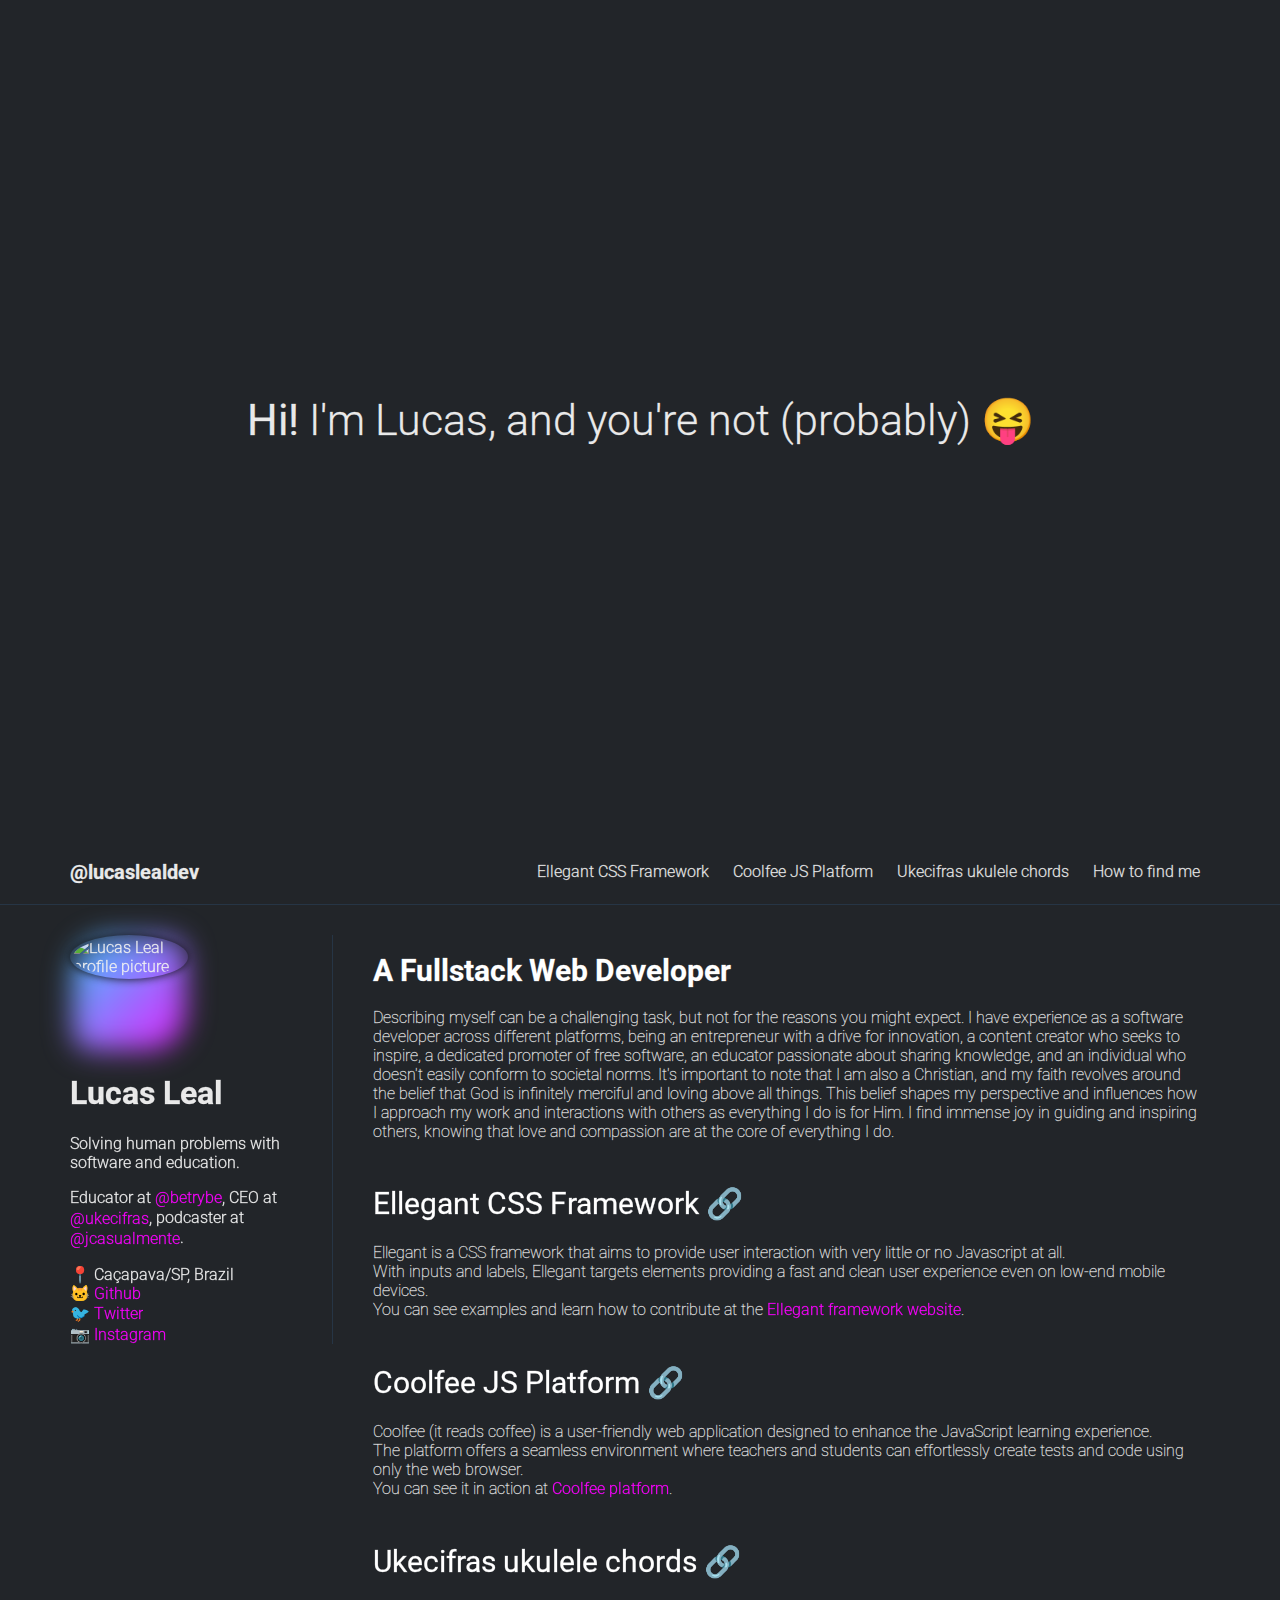
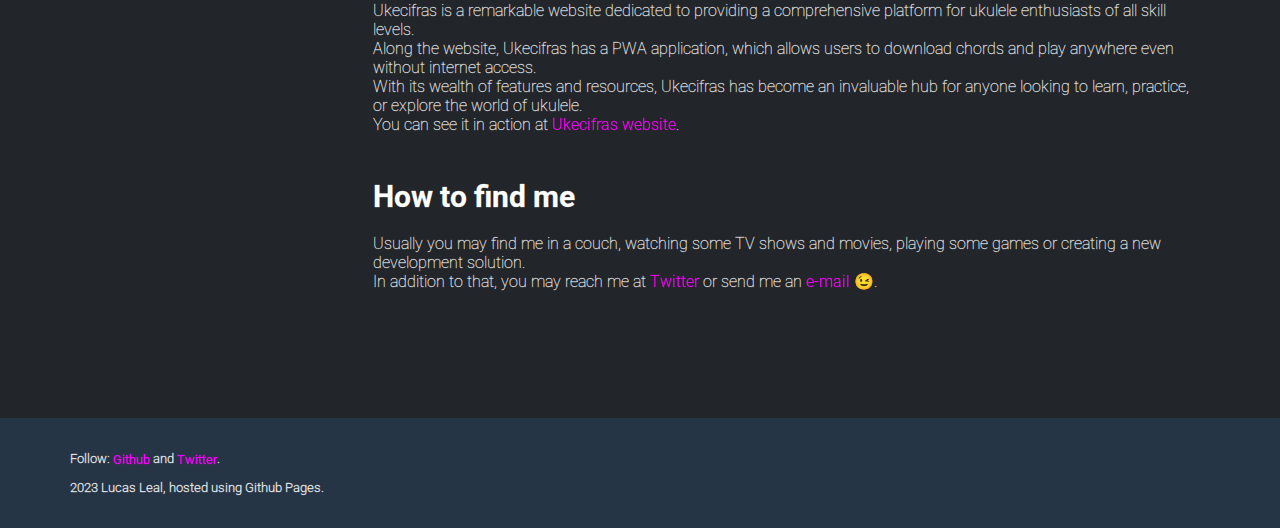
==== index.html @ 0aab6a1a "add google forms" ====
<!DOCTYPE html>
<html lang="en">
<head>
  <meta charset="UTF-8">
  <meta http-equiv="X-UA-Compatible" content="IE=edge">
  <meta name="viewport" content="width=device-width, initial-scale=1.0">
  <title>Lucas Leal</title>
  <link rel="preconnect" href="https://fonts.googleapis.com">
  <link rel="preconnect" href="https://fonts.gstatic.com" crossorigin>
  <link href="https://fonts.googleapis.com/css2?family=Roboto:wght@100;300;400&display=swap" rel="stylesheet">
  <link rel="stylesheet" href="style.css">
</head>
<body>
  <article id="welcome">
    <p><strong>Hi!</strong> I'm Lucas, and you're not (probably) 😝</p>
  </article>
  <header>
    <c-container>
      <c-row>
        <c-column d-12>
          <h1>@lucaslealdev</h1>
          <nav>
            <ul>
              <li><a href="#ellegant">Ellegant CSS Framework</a></li>
              <li><a href="#coolfee">Coolfee JS Platform</a></li>
              <li><a href="#ukecifras">Ukecifras ukulele chords</a></li>
              <li><a href="#howToFind">How to find me</a></li>
            </ul>
          </nav>
        </c-column>
      </c-row>
    </c-container>
  </header>
  <main>
    <c-container>
      <c-row>
        <c-column d-3 md-4 sm-12>
          <section id="profile">
            <div class="profile" data-anim="0">
              <img src="https://github.com/lucaslealdev.png" alt="Lucas Leal profile picture">
            </div>
            <h1>Lucas Leal</h1>
            <p>Solving human problems with software and education.</p>
            <p>Educator at <a href="https://betrybe.com" target="_blank">@betrybe</a>, CEO at <a href="https://ukecifras.com.br" target="_blank">@ukecifras</a>, podcaster at <a href="https://jogandocasualmente.com.br" target="_blank">@jcasualmente</a>.</p>
            <nav>
              <ul>
                <li>📍 Caçapava/SP, Brazil</li>
                <li><a href="https://github.com/lucaslealdev" target="_blank">🐱 Github</a></li>
                <li><a href="https://twitter.com/lucaslealdev" target="_blank">🐦 Twitter</a></li>
                <li><a href="https://instagram.com/lucaslealdev" target="_blank">📷 Instagram</a></li>
              </ul>
            </nav>
          </section>
        </c-column>
        <c-column d-9 md-8 sm-12>
          <section id="content">
            <article id="about">
              <h1>A Fullstack Web Developer</h1>
              <p>
                Describing myself can be a challenging task, but not for the reasons you might expect. I have experience as a software developer across different platforms, being an entrepreneur with a drive for innovation, a content creator who seeks to inspire, a dedicated promoter of free software, an educator passionate about sharing knowledge, and an individual who doesn't easily conform to societal norms. It's important to note that I am also a Christian, and my faith revolves around the belief that God is infinitely merciful and loving above all things. This belief shapes my perspective and influences how I approach my work and interactions with others as everything I do is for Him. I find immense joy in guiding and inspiring others, knowing that love and compassion are at the core of everything I do.
              </p>
            </article>
            <article id="ellegant">
              <h1><a href="https://ellegantcss.github.io/" target="_blank">Ellegant CSS Framework 🔗</a></h1>
              <p>
                Ellegant is a CSS framework that aims to provide user interaction with very little or no Javascript at all.<br>
                With inputs and labels, Ellegant targets elements providing a fast and clean user experience even on low-end mobile devices.<br>
                You can see examples and learn how to contribute at the <a href="https://ellegantcss.github.io/" target="_blank">Ellegant framework website</a>.
              </p>
            </article>
            <article id="coolfee">
              <h1><a href="https://coolfee.github.io/" target="_blank">Coolfee JS Platform 🔗</a></h1>
              <p>
                Coolfee (it reads coffee) is a user-friendly web application designed to enhance the JavaScript learning experience.<br>
                The platform offers a seamless environment where teachers and students can effortlessly create tests and code using only the web browser.<br>
                You can see it in action at <a href="https://coolfee.github.io/" target="_blank">Coolfee platform</a>.
              </p>
            </article>
            <article id="ukecifras">
              <h1><a href="https://ukecifras.com.br/" target="_blank">Ukecifras ukulele chords 🔗</a></h1>
              <p>
                Ukecifras is a remarkable website dedicated to providing a comprehensive platform for ukulele enthusiasts of all skill levels.<br>
                Along the website, Ukecifras has a PWA application, which allows users to download chords and play anywhere even without internet access.<br>
                With its wealth of features and resources, Ukecifras has become an invaluable hub for anyone looking to learn, practice, or explore the world of ukulele.<br>
                You can see it in action at <a href="https://ukecifras.com.br/" target="_blank">Ukecifras website</a>.
              </p>
            </article>
            <article id="howToFind">
              <h1>How to find me</h1>
              <p>
                Usually you may find me in a couch, watching some TV shows and movies, playing some games or creating a new development solution.<br>
                In addition to that, you may reach me at <a href="https://twitter.com/lucaslealdev" target="_blank">Twitter</a> or send me an <a href="https://forms.gle/yhKbtv1RjsYc4nSk8">e-mail</a> 😉.
              </p>
            </article>
          </section>
        </c-column>
      </c-row>
    </c-container>
    <footer>
      <c-container>
        <c-row>
          <c-column d-12>
            <p>Follow: <a href="https://github.com/lucaslealdev" target="_blank">Github</a> and <a href="https://twitter.com/lucaslealdev" target="_blank">Twitter</a>.</p>
            <p>2023 Lucas Leal, hosted using Github Pages.</p>
          </c-column>
        </c-row>
      </c-container>
    </footer>
  </main>
  <script>
    const blink = (selector, delay = 800) => {
      let t;
      try {
        t = document.querySelector(selector);
      } catch (error) {
        return;
      }
      if (!t) return;
      setTimeout(() => t.classList.add('bg'), delay);
      setTimeout(() => t.classList.remove('bg'), delay + 800);
    };
    document.querySelectorAll('header a').forEach(e => {
      e.addEventListener('click', (event) => {
        blink(event.target.getAttribute("href"));
      });
    });
    let start = 0;
    const randomAnimation = () => {
      const timing = Math.floor(Math.random() * (8000 - 4500 +1) + 4500);
      start++;
      if (start === 4) start = 0;
      const e = document.querySelector('.profile');
      e.dataset.anim = start;
      const chance = e.classList.contains('reverse') ? 0.2 : 0.8;
      if(Math.random() < chance) {
        e.classList.add('reverse');
      } else {
        e.classList.remove('reverse');
      }
      // e.style.animationDuration = `${timing}ms`;
    }
    randomAnimation();
    setInterval(randomAnimation, 6000);

    const isTouchDevice = (('ontouchstart' in window) ||
    (navigator.maxTouchPoints > 0) ||
    (navigator.msMaxTouchPoints > 0)
    );

    const scroll = {
      to: (start, elem, pos, originalPos = false) => {
        if (originalPos === false) originalPos = pos;
        let y = elem.scrollY;
        y += Math.round( ( pos - y ) * 0.3 );
        const seconds = (new Date().getTime() - start) / 1000;
        if (y > originalPos
          || Math.abs(y-pos) <= 2
          || seconds > 0.6
        ) {
          window.scrollTo({top: pos, behavior: 'instant'});
          return;
        }
        window.scrollTo({top: y, behavior: 'instant'});
        setTimeout(scroll.to, 40, start, elem, pos, originalPos);
      },
      action: () => {
        if (window.scrollY === 0) return;
        document.body.classList.remove('youShouldScroll');
        const start = new Date().getTime();
        scroll.to(start, window, document.querySelector('header').getBoundingClientRect().top + 70);
        document.removeEventListener("scroll", scroll.action);
      },
      cancel: () => {
        document.removeEventListener("scroll", scroll.action);
        document.body.classList.remove('youShouldScroll');
      },
    };

    if (!window.location.hash && !isTouchDevice) {
      document.body.classList.add('youShouldScroll');
      document.addEventListener("scroll", scroll.action);
      document.querySelectorAll('header a').forEach((link) => link
        .addEventListener('click', () => {
          scroll.cancel();
        }));
    }
    if (window.location.hash) {
      blink(window.location.hash, 500);
    }
  </script>
  <script src="translate.js"></script>
</body>
</html>
---- style.css ----
c-container {
  width: calc(100% - 30px);
  margin: 0 auto;
  display: block;
}
@media only screen and (min-width: 576px) {
  c-container {
    width: 537px;
  }
}
@media only screen and (min-width: 768px) {
  c-container {
    width: 720px;
  }
}
@media only screen and (min-width: 992px) {
  c-container {
    width: 860px;
  }
}
@media only screen and (min-width: 1200px) {
  c-container {
    width: 1140px;
  }
}

c-row {
  display: flex;
  width: 100%;
  margin-left: -15px;
  margin-right: -15px;
  width: calc(100% + 30px);
  flex-wrap: wrap;
}
c-row c-column {
  padding: 0 15px;
  box-sizing: border-box;
}
c-row c-column[d-12] {
  width: 100%;
}
c-row c-column[d-11] {
  width: 91.6666666667%;
}
c-row c-column[d-10] {
  width: 83.3333333333%;
}
c-row c-column[d-9] {
  width: 75%;
}
c-row c-column[d-8] {
  width: 66.6666666667%;
}
c-row c-column[d-7] {
  width: 58.3333333333%;
}
c-row c-column[d-6] {
  width: 50%;
}
c-row c-column[d-5] {
  width: 41.6666666667%;
}
c-row c-column[d-4] {
  width: 33.3333333333%;
}
c-row c-column[d-3] {
  width: 25%;
}
c-row c-column[d-2] {
  width: 16.6666666667%;
}
c-row c-column[d-1] {
  width: 8.3333333333%;
}
@media only screen and (max-width: 1199px) {
  c-row c-column[md-12] {
    width: 100%;
  }
  c-row c-column[md-11] {
    width: 91.6666666667%;
  }
  c-row c-column[md-10] {
    width: 83.3333333333%;
  }
  c-row c-column[md-9] {
    width: 75%;
  }
  c-row c-column[md-8] {
    width: 66.6666666667%;
  }
  c-row c-column[md-7] {
    width: 58.3333333333%;
  }
  c-row c-column[md-6] {
    width: 50%;
  }
  c-row c-column[md-5] {
    width: 41.6666666667%;
  }
  c-row c-column[md-4] {
    width: 33.3333333333%;
  }
  c-row c-column[md-3] {
    width: 25%;
  }
  c-row c-column[md-2] {
    width: 16.6666666667%;
  }
  c-row c-column[md-1] {
    width: 8.3333333333%;
  }
}
@media only screen and (max-width: 767px) {
  c-row c-column[sm-12] {
    width: 100%;
  }
  c-row c-column[sm-11] {
    width: 91.6666666667%;
  }
  c-row c-column[sm-10] {
    width: 83.3333333333%;
  }
  c-row c-column[sm-9] {
    width: 75%;
  }
  c-row c-column[sm-8] {
    width: 66.6666666667%;
  }
  c-row c-column[sm-7] {
    width: 58.3333333333%;
  }
  c-row c-column[sm-6] {
    width: 50%;
  }
  c-row c-column[sm-5] {
    width: 41.6666666667%;
  }
  c-row c-column[sm-4] {
    width: 33.3333333333%;
  }
  c-row c-column[sm-3] {
    width: 25%;
  }
  c-row c-column[sm-2] {
    width: 16.6666666667%;
  }
  c-row c-column[sm-1] {
    width: 8.3333333333%;
  }
}
@media only screen and (max-width: 575px) {
  c-row c-column[xs-12] {
    width: 100%;
  }
  c-row c-column[xs-11] {
    width: 91.6666666667%;
  }
  c-row c-column[xs-10] {
    width: 83.3333333333%;
  }
  c-row c-column[xs-9] {
    width: 75%;
  }
  c-row c-column[xs-8] {
    width: 66.6666666667%;
  }
  c-row c-column[xs-7] {
    width: 58.3333333333%;
  }
  c-row c-column[xs-6] {
    width: 50%;
  }
  c-row c-column[xs-5] {
    width: 41.6666666667%;
  }
  c-row c-column[xs-4] {
    width: 33.3333333333%;
  }
  c-row c-column[xs-3] {
    width: 25%;
  }
  c-row c-column[xs-2] {
    width: 16.6666666667%;
  }
  c-row c-column[xs-1] {
    width: 8.3333333333%;
  }
}

[d-none] {
  display: none !important;
}

@media only screen and (max-width: 575px) {
  [xs-none] {
    display: none !important;
  }

  [xs-block] {
    display: block !important;
  }

  [xs-inline-block] {
    display: inline-block !important;
  }
}
@media only screen and (max-width: 767px) {
  [sm-none] {
    display: none !important;
  }

  [sm-block] {
    display: block !important;
  }

  [sm-inline-block] {
    display: inline-block !important;
  }
}
@media only screen and (max-width: 1199px) {
  [md-none] {
    display: none !important;
  }

  [md-block] {
    display: block !important;
  }

  [md-inline-block] {
    display: inline-block !important;
  }
}
a {
  color: #fb00ff;
  -webkit-text-stroke-color: rgba(251, 0, 255, 0.5);
  text-decoration: none;
  font-weight: 300;
}

html {
  scroll-behavior: smooth;
}

body {
  text-rendering: optimizeLegibility !important;
  -webkit-text-stroke: 0.025em rgba(255, 255, 255, 0.5);
  background-color: #222529;
  color: rgb(232, 232, 232);
  font-family: "Roboto", sans-serif;
  margin: 0;
  padding: 0;
  font-weight: 300;
}

header {
  background-color: #222529;
  border-bottom: 1px solid #263545;
  display: flex;
}
header c-column {
  display: flex;
  justify-content: space-between;
}
header h1 {
  padding: 0;
  margin: 0;
  font-weight: bold;
  font-size: 20px;
  line-height: 64px;
}
header nav ul li {
  display: inline-block;
}
header nav ul li a {
  padding: 0 10px 0 10px;
  text-decoration: none;
  color: rgb(232, 232, 232);
  -webkit-text-stroke-color: rgba(232, 232, 232, 0.5);
  line-height: 64px;
  display: inline-block;
  position: relative;
}
header nav ul li a::before {
  content: "";
  height: 1px;
  background-color: rgb(232, 232, 232);
  position: absolute;
  top: calc(50% + 1em);
  width: 0%;
  left: 50%;
  transition: all 300ms ease;
}
header nav ul li a:hover {
  background-color: rgba(0, 0, 0, 0.1);
}
header nav ul li a:hover::before {
  width: 50%;
  left: 25%;
}

ul {
  padding: 0;
  margin: 0;
  list-style: none;
}

main {
  margin-top: 30px;
}

img {
  max-width: 100%;
}

.profile {
  position: relative;
  width: 118px;
  height: 118px;
  display: block;
}
.profile img {
  border-radius: 100%;
  border: 3px solid transparent;
  box-shadow: 0 0 10px rgb(20, 20, 20);
  box-sizing: border-box;
}
.profile::before {
  content: "";
  z-index: -1;
  width: 100%;
  height: 100%;
  position: absolute;
  top: 0;
  left: 0;
  background: linear-gradient(-45deg, #e81cff 0%, #40c9ff 100%);
  transform: translate3d(0px, 0px, 0) scale(0.95);
  filter: blur(15px);
  transition: all 1s ease;
  border-radius: 40px 20px;
  -webkit-animation-name: rotate1;
          animation-name: rotate1;
  -webkit-animation-duration: 6s;
          animation-duration: 6s;
  -webkit-animation-timing-function: linear;
          animation-timing-function: linear;
  -webkit-animation-iteration-count: 1;
          animation-iteration-count: 1;
}
.profile[data-anim="1"]::before {
  -webkit-animation-name: rotate2;
          animation-name: rotate2;
  -webkit-animation-duration: 6s;
          animation-duration: 6s;
}
.profile[data-anim="1"].reverse::before {
  animation-direction: reverse;
}
.profile[data-anim="2"]::before {
  -webkit-animation-name: rotate1;
          animation-name: rotate1;
  -webkit-animation-duration: 6s;
          animation-duration: 6s;
  -webkit-animation-timing-function: ease;
          animation-timing-function: ease;
}
.profile[data-anim="2"].reverse::before {
  animation-direction: reverse;
}
.profile[data-anim="3"]::before {
  -webkit-animation-name: rotate3;
          animation-name: rotate3;
  -webkit-animation-duration: 6s;
          animation-duration: 6s;
  -webkit-animation-timing-function: ease;
          animation-timing-function: ease;
}
.profile[data-anim="3"].reverse::before {
  animation-direction: reverse;
}

@-webkit-keyframes rotate1 {
  0% {
    transform: translate3d(0px, 0px, 0) scale(0.95) rotate(0deg);
    opacity: 0.7;
  }
  50% {
    transform: translate3d(0px, 0px, 0) scale(0.8) rotate(250deg);
    opacity: 0.6;
  }
  100% {
    transform: translate3d(0px, 0px, 0) scale(0.95) rotate(720deg);
    opacity: 0.7;
  }
}

@keyframes rotate1 {
  0% {
    transform: translate3d(0px, 0px, 0) scale(0.95) rotate(0deg);
    opacity: 0.7;
  }
  50% {
    transform: translate3d(0px, 0px, 0) scale(0.8) rotate(250deg);
    opacity: 0.6;
  }
  100% {
    transform: translate3d(0px, 0px, 0) scale(0.95) rotate(720deg);
    opacity: 0.7;
  }
}
@-webkit-keyframes rotate2 {
  0% {
    transform: translate3d(0px, 0px, 0) scale(0.95) rotate(0deg);
    opacity: 0.7;
  }
  50% {
    transform: translate3d(0px, 0px, 0) scale(1.1) rotate(180deg);
    opacity: 0.2;
  }
  100% {
    transform: translate3d(0px, 0px, 0) scale(0.95) rotate(360deg);
    opacity: 0.7;
  }
}
@keyframes rotate2 {
  0% {
    transform: translate3d(0px, 0px, 0) scale(0.95) rotate(0deg);
    opacity: 0.7;
  }
  50% {
    transform: translate3d(0px, 0px, 0) scale(1.1) rotate(180deg);
    opacity: 0.2;
  }
  100% {
    transform: translate3d(0px, 0px, 0) scale(0.95) rotate(360deg);
    opacity: 0.7;
  }
}
@-webkit-keyframes rotate3 {
  0% {
    transform: translate3d(0px, 0px, 0) scale(0.95) rotate(0deg);
    opacity: 0.7;
  }
  50% {
    transform: translate3d(0px, 0px, 0) scale(1) rotate(130deg);
    opacity: 0.5;
  }
  100% {
    transform: translate3d(0px, 0px, 0) scale(0.95) rotate(360deg);
    opacity: 0.7;
  }
}
@keyframes rotate3 {
  0% {
    transform: translate3d(0px, 0px, 0) scale(0.95) rotate(0deg);
    opacity: 0.7;
  }
  50% {
    transform: translate3d(0px, 0px, 0) scale(1) rotate(130deg);
    opacity: 0.5;
  }
  100% {
    transform: translate3d(0px, 0px, 0) scale(0.95) rotate(360deg);
    opacity: 0.7;
  }
}
#profile {
  display: block;
  position: -webkit-sticky;
  position: sticky;
  top: 0px;
  border-right: 1px solid #263545;
}
@media only screen and (max-width: 767px) {
  #profile {
    border-bottom: 1px solid #263545;
    padding-bottom: 40px;
    margin-bottom: 30px;
    border-right: 0;
  }
}
#profile p {
  font-weight: 300;
}

#content {
  font-weight: 100;
}
#content h1 {
  font-size: 30px;
  color: white;
}

footer {
  margin-top: 100px;
  background: #263545;
  padding: 20px 0 20px 0;
  font-size: 0.8em;
  font-weight: 300;
}
footer a {
  font-weight: 400;
}

article {
  transition: background 300ms ease;
  border-radius: 4px;
  padding: 10px;
}
article h1 {
  margin-top: 8px;
}

article.bg {
  transition: none;
  -webkit-animation: blink 600ms linear;
          animation: blink 600ms linear;
}

@-webkit-keyframes blink {
  0% {
    background-color: transparent;
  }
  3% {
    background-color: rgba(255, 255, 255, 0.2);
  }
  15% {
    background-color: rgba(255, 255, 255, 0.2);
  }
  16% {
    background-color: transparent;
  }
  40% {
    background-color: transparent;
  }
  41% {
    background-color: rgba(255, 255, 255, 0.2);
  }
  100% {
    background-color: rgba(255, 255, 255, 0.2);
  }
}

@keyframes blink {
  0% {
    background-color: transparent;
  }
  3% {
    background-color: rgba(255, 255, 255, 0.2);
  }
  15% {
    background-color: rgba(255, 255, 255, 0.2);
  }
  16% {
    background-color: transparent;
  }
  40% {
    background-color: transparent;
  }
  41% {
    background-color: rgba(255, 255, 255, 0.2);
  }
  100% {
    background-color: rgba(255, 255, 255, 0.2);
  }
}
@media only screen and (max-width: 991px) {
  header c-column {
    flex-direction: column;
  }
}
@media only screen and (max-width: 767px) {
  header nav {
    display: none;
  }
}
h1 a {
  color: white;
  -webkit-text-stroke-color: rgba(255, 255, 255, 0.5);
  font-weight: 400;
}

main a {
  position: relative;
  overflow: hidden;
  display: inline-block;
  vertical-align: middle;
  top: -0.05em;
  transition: transform 300ms ease;
}
main a:hover {
  transform: scale(1.06);
}

main a:hover::before, main a:hover::after {
  content: "*    *   * *    *   * *    *   * *    *   * *    *   * *    *   *";
  font-size: 14px;
  white-space: pre;
  color: white;
  position: absolute;
  top: 0px;
  left: 0px;
  -webkit-animation-name: falling;
          animation-name: falling;
  -webkit-animation-duration: 1s;
          animation-duration: 1s;
  -webkit-animation-timing-function: ease;
          animation-timing-function: ease;
  -webkit-animation-iteration-count: 1;
          animation-iteration-count: 1;
  -webkit-user-select: none;
     -moz-user-select: none;
      -ms-user-select: none;
          user-select: none;
  opacity: 0;
}

main a:hover::before {
  top: 2px;
  left: 15px;
  -webkit-animation-name: falling2;
          animation-name: falling2;
  -webkit-animation-duration: 2s;
          animation-duration: 2s;
  -webkit-animation-timing-function: ease;
          animation-timing-function: ease;
}

@-webkit-keyframes falling {
  from {
    transform: translate(1px, -3px);
    opacity: 0.9;
  }
  to {
    transform: translate(21px, 21px);
    opacity: 0;
  }
}

@keyframes falling {
  from {
    transform: translate(1px, -3px);
    opacity: 0.9;
  }
  to {
    transform: translate(21px, 21px);
    opacity: 0;
  }
}
@-webkit-keyframes falling2 {
  from {
    transform: translate(6px, -4px);
    opacity: 0.9;
  }
  to {
    transform: translate(2px, 21px);
    opacity: 0;
  }
}
@keyframes falling2 {
  from {
    transform: translate(6px, -4px);
    opacity: 0.9;
  }
  to {
    transform: translate(2px, 21px);
    opacity: 0;
  }
}
#welcome {
  text-align: center;
  height: calc(100vh - 80px);
  display: flex;
  align-items: center;
  justify-content: center;
  font-size: calc(30px + 1vw);
}

body.youShouldScroll header, body.youShouldScroll main {
  position: relative;
  z-index: 1;
  -webkit-animation: ping 1.8s linear 4s infinite;
          animation: ping 1.8s linear 4s infinite;
  top: 0;
}

@-webkit-keyframes ping {
  0% {
    top: 0;
    opacity: 1;
  }
  10% {
    top: 0;
    opacity: 1;
  }
  15% {
    top: -60px;
  }
  25% {
    top: -80px;
  }
  30% {
    top: 0px;
    opacity: 1;
  }
  35% {
    top: 0;
    opacity: 1;
  }
  40% {
    top: -60px;
  }
  50% {
    top: -80px;
  }
  55% {
    top: 0px;
    opacity: 1;
  }
  100% {
    top: 0;
  }
}

@keyframes ping {
  0% {
    top: 0;
    opacity: 1;
  }
  10% {
    top: 0;
    opacity: 1;
  }
  15% {
    top: -60px;
  }
  25% {
    top: -80px;
  }
  30% {
    top: 0px;
    opacity: 1;
  }
  35% {
    top: 0;
    opacity: 1;
  }
  40% {
    top: -60px;
  }
  50% {
    top: -80px;
  }
  55% {
    top: 0px;
    opacity: 1;
  }
  100% {
    top: 0;
  }
}
/*# sourceMappingURL=style.css.map */
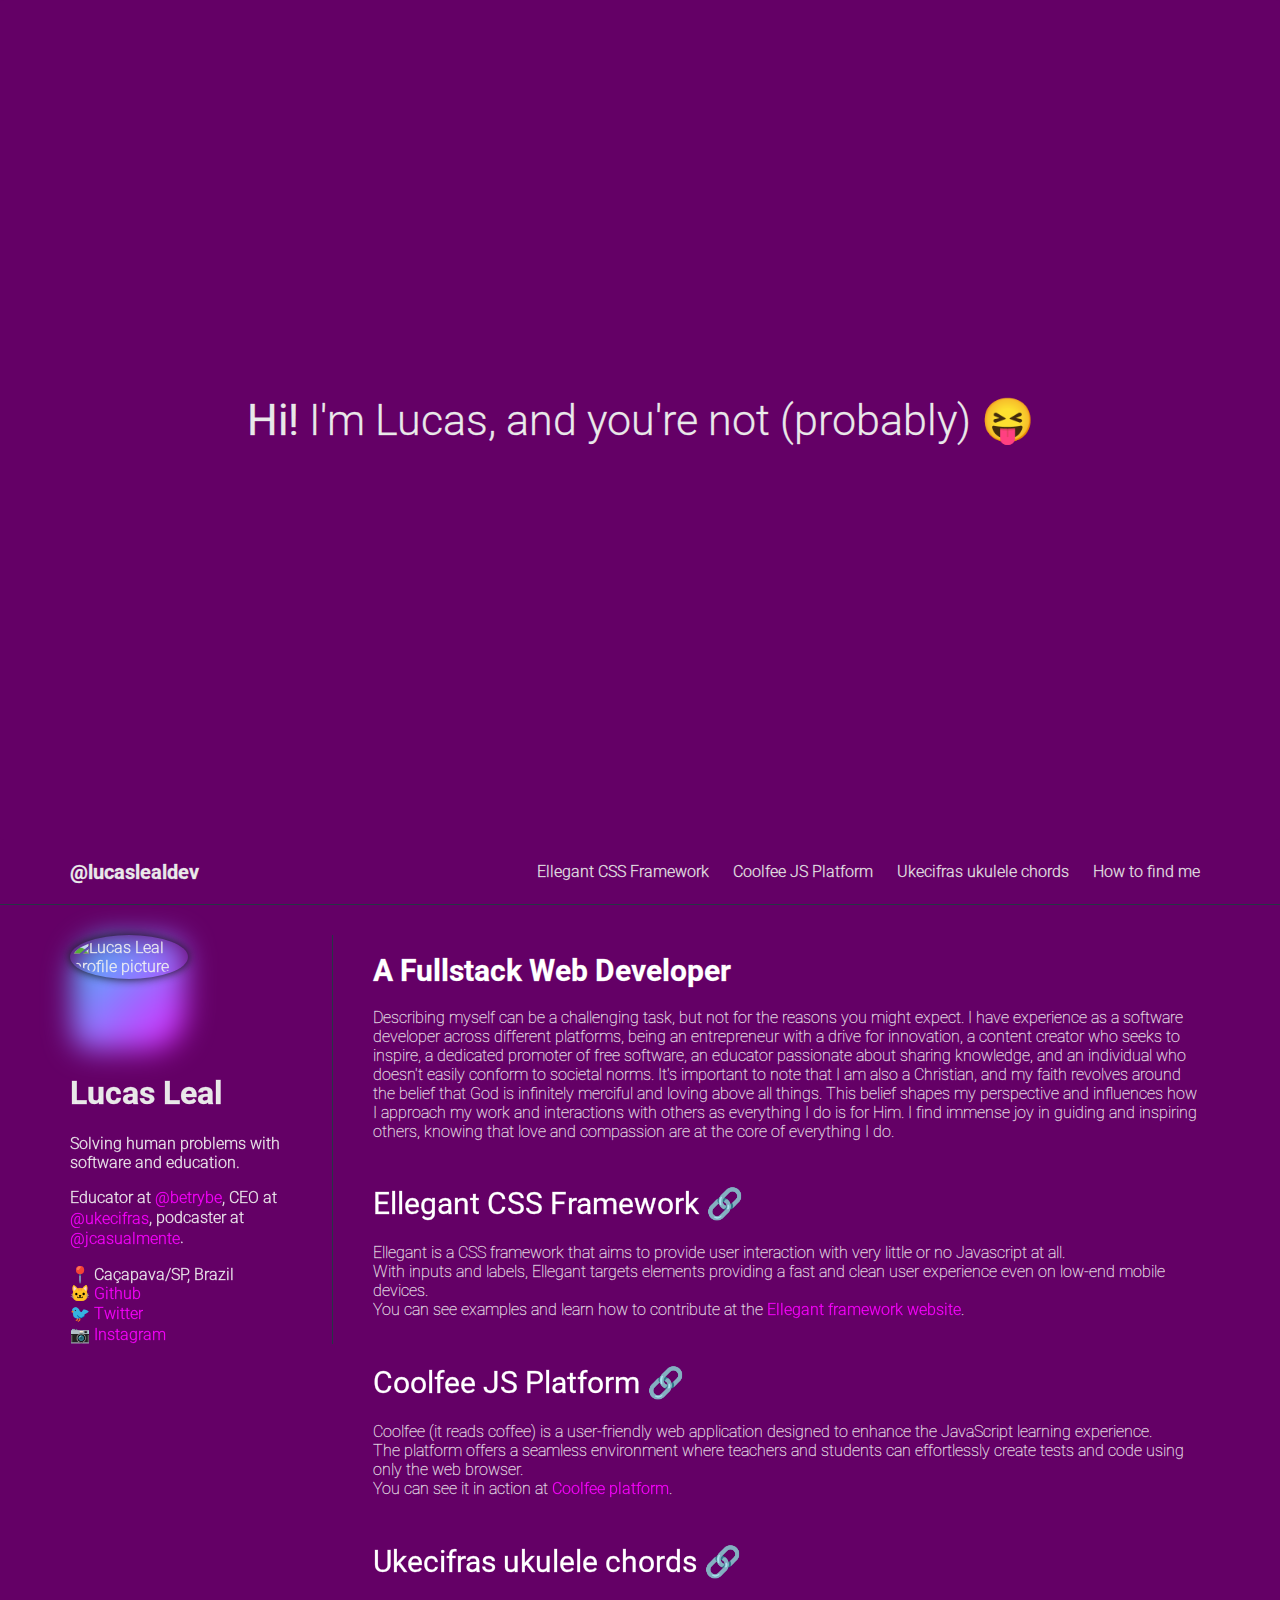
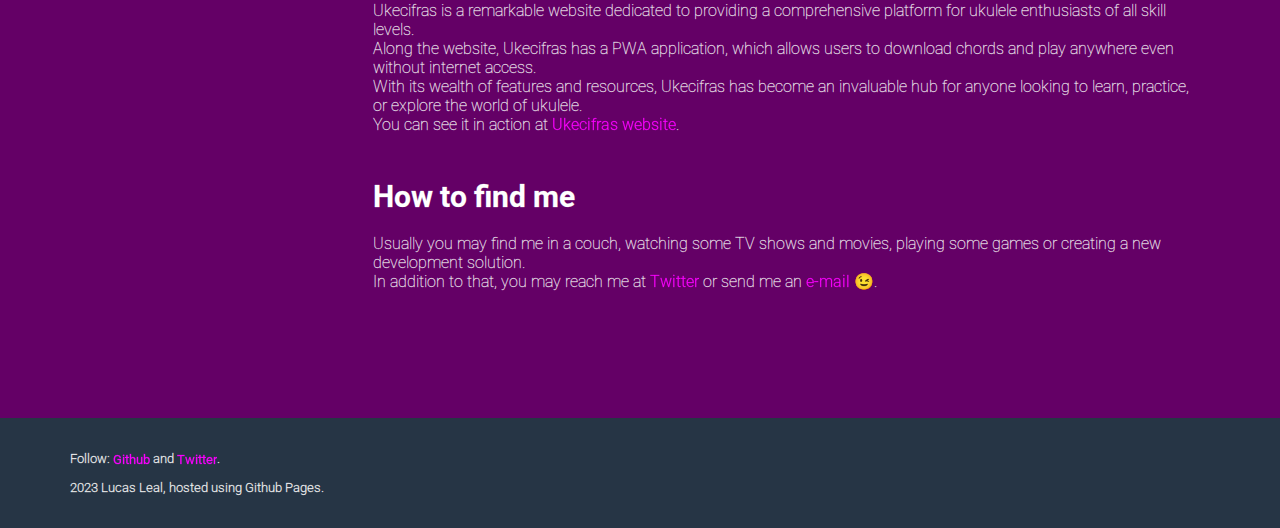
==== commit 9bf5da3a: "turn welcome to full purple" ====
--- a/index.html
+++ b/index.html
@@ -57,7 +57,16 @@
             <article id="about">
               <h1>A Fullstack Web Developer</h1>
               <p>
-                Describing myself can be a challenging task, but not for the reasons you might expect. I have experience as a software developer across different platforms, being an entrepreneur with a drive for innovation, a content creator who seeks to inspire, a dedicated promoter of free software, an educator passionate about sharing knowledge, and an individual who doesn't easily conform to societal norms. It's important to note that I am also a Christian, and my faith revolves around the belief that God is infinitely merciful and loving above all things. This belief shapes my perspective and influences how I approach my work and interactions with others as everything I do is for Him. I find immense joy in guiding and inspiring others, knowing that love and compassion are at the core of everything I do.
+                Describing myself can be a challenging task, but not for the reasons you might expect.
+                I have experience as a software developer across different platforms,
+                being an entrepreneur with a drive for innovation, a content creator who seeks to inspire,
+                a dedicated promoter of free software, an educator passionate about sharing knowledge,
+                and an individual who doesn't easily conform to societal norms.
+                It's important to note that I am also a Christian, and my faith revolves around the
+                belief that God is infinitely merciful and loving above all things.
+                This belief shapes my perspective and influences how I approach my work and
+                interactions with others as everything I do is for Him. I find immense joy in guiding
+                and inspiring others, knowing that love and compassion are at the core of everything I do.
               </p>
             </article>
             <article id="ellegant">
@@ -167,7 +176,7 @@
         if (window.scrollY === 0) return;
         document.body.classList.remove('youShouldScroll');
         const start = new Date().getTime();
-        scroll.to(start, window, document.querySelector('header').getBoundingClientRect().top + 70);
+        scroll.to(start, window, document.querySelector('header').getBoundingClientRect().top + 73);
         document.removeEventListener("scroll", scroll.action);
       },
       cancel: () => {
--- a/style.css
+++ b/style.css
@@ -673,14 +673,19 @@
   align-items: center;
   justify-content: center;
   font-size: calc(30px + 1vw);
-}
-
+  background: #640066;
+}
+
+body.youShouldScroll {
+  background: #640066;
+}
 body.youShouldScroll header, body.youShouldScroll main {
   position: relative;
   z-index: 1;
   -webkit-animation: ping 1.8s linear 4s infinite;
           animation: ping 1.8s linear 4s infinite;
   top: 0;
+  background: #640066;
 }
 
 @-webkit-keyframes ping {
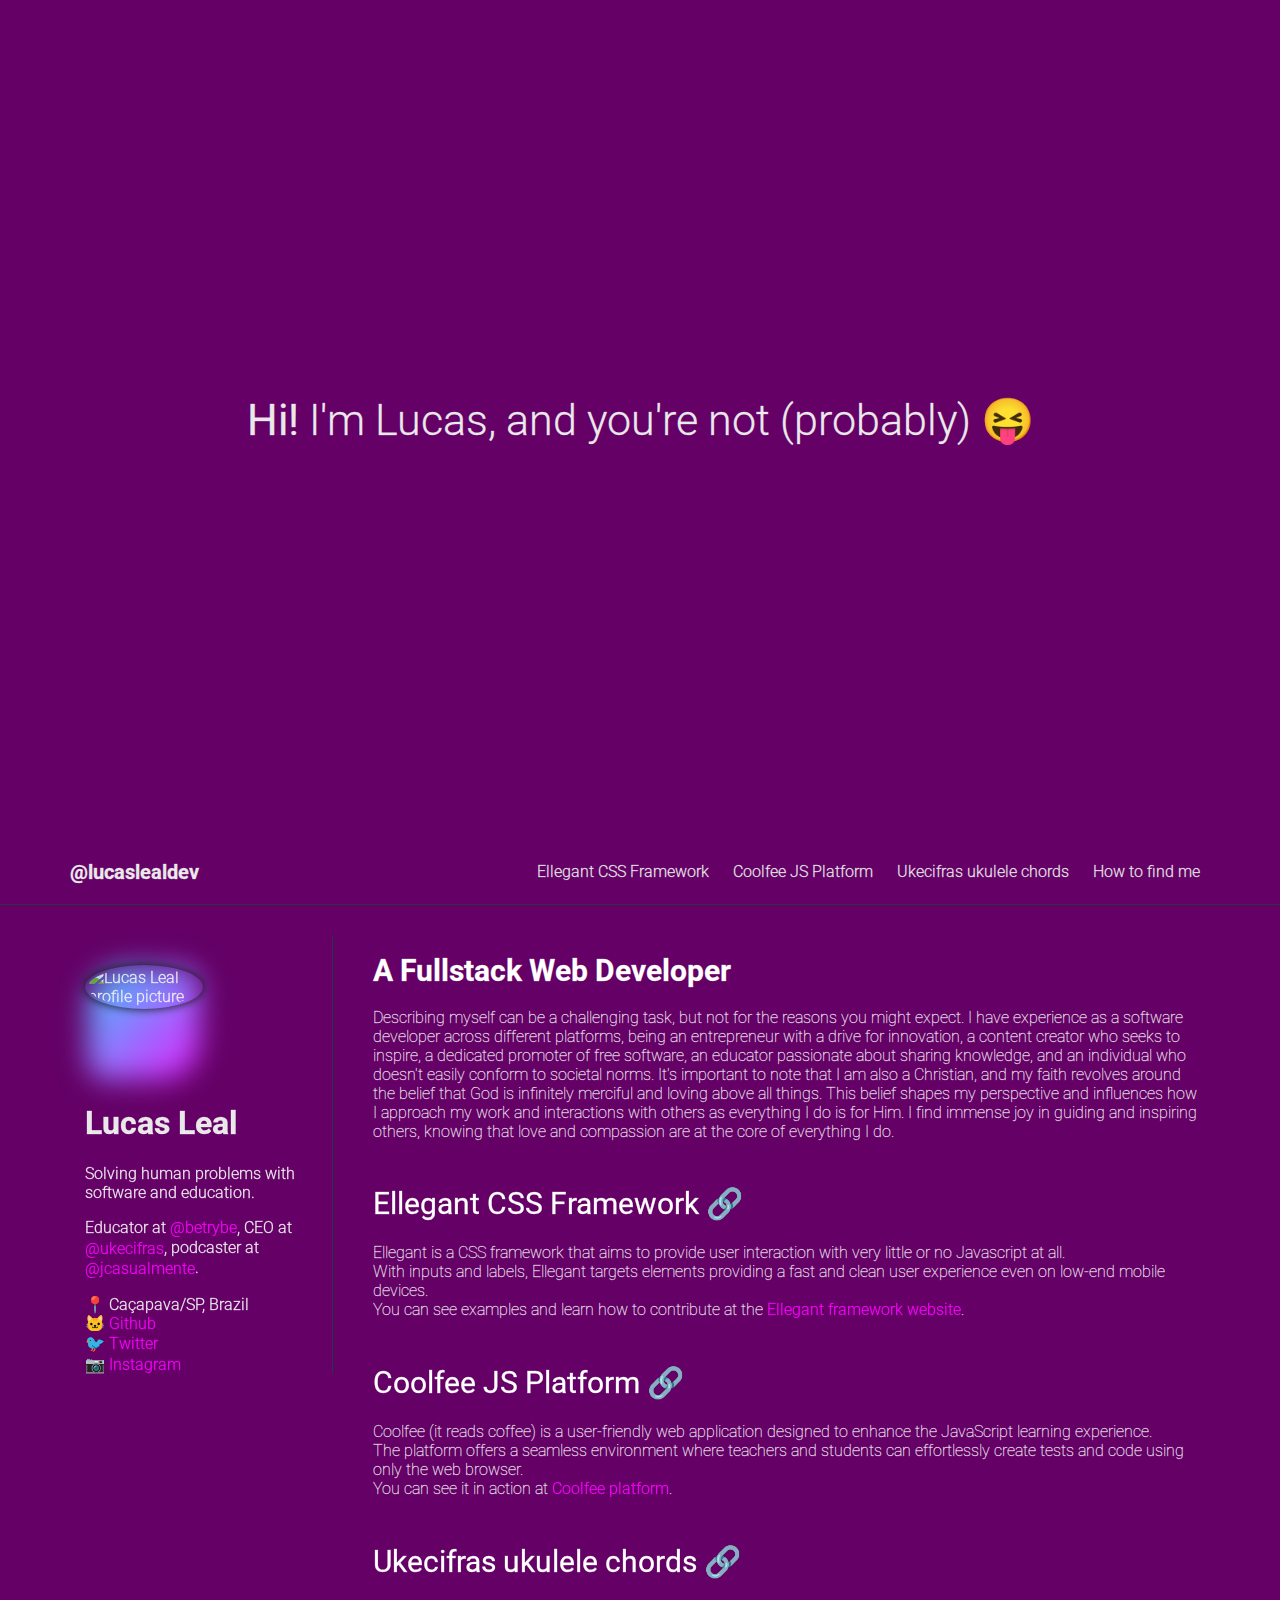
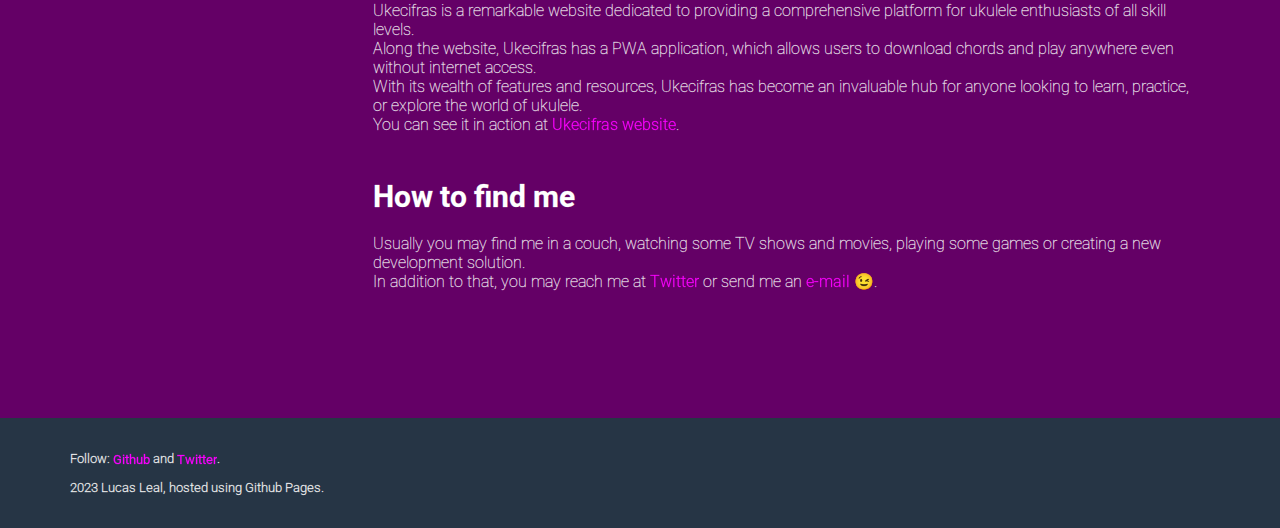
==== commit 0918a9f6: "improve remote experience" ====
--- a/index.html
+++ b/index.html
@@ -13,6 +13,7 @@
 <body>
   <article id="welcome">
     <p><strong>Hi!</strong> I'm Lucas, and you're not (probably) 😝</p>
+    <div id="pleaseScroll">There is more ⬇️</div>
   </article>
   <header>
     <c-container>
@@ -135,7 +136,6 @@
     });
     let start = 0;
     const randomAnimation = () => {
-      const timing = Math.floor(Math.random() * (8000 - 4500 +1) + 4500);
       start++;
       if (start === 4) start = 0;
       const e = document.querySelector('.profile');
@@ -146,7 +146,6 @@
       } else {
         e.classList.remove('reverse');
       }
-      // e.style.animationDuration = `${timing}ms`;
     }
     randomAnimation();
     setInterval(randomAnimation, 6000);
@@ -185,13 +184,14 @@
       },
     };
 
-    if (!window.location.hash && !isTouchDevice) {
+    if (!window.location.hash && !isTouchDevice && window.innerWidth >= 768) {
       document.body.classList.add('youShouldScroll');
       document.addEventListener("scroll", scroll.action);
       document.querySelectorAll('header a').forEach((link) => link
         .addEventListener('click', () => {
           scroll.cancel();
-        }));
+        })
+      );
     }
     if (window.location.hash) {
       blink(window.location.hash, 500);
--- a/style.css
+++ b/style.css
@@ -239,6 +239,7 @@
 
 html {
   scroll-behavior: smooth;
+  height: 100%;
 }
 
 body {
@@ -250,6 +251,7 @@
   margin: 0;
   padding: 0;
   font-weight: 300;
+  height: 100%;
 }
 
 header {
@@ -469,6 +471,9 @@
   position: sticky;
   top: 0px;
   border-right: 1px solid #263545;
+  padding-right: 15px;
+  padding-left: 15px;
+  padding-top: 30px;
 }
 @media only screen and (max-width: 767px) {
   #profile {
@@ -668,16 +673,39 @@
 }
 #welcome {
   text-align: center;
-  height: calc(100vh - 80px);
+  height: calc(100% - 80px);
   display: flex;
   align-items: center;
   justify-content: center;
   font-size: calc(30px + 1vw);
   background: #640066;
+  position: relative;
+}
+@media only screen and (max-width: 767px) {
+  #welcome {
+    display: none;
+  }
+}
+#welcome #pleaseScroll {
+  position: absolute;
+  bottom: 70px;
+  left: 0;
+  text-align: center;
+  width: 100%;
+  font-size: 20px;
+  opacity: 0;
+  -webkit-animation: fadeIn 700ms linear 4s;
+          animation: fadeIn 700ms linear 4s;
+  -webkit-animation-fill-mode: forwards;
+          animation-fill-mode: forwards;
+  display: none;
 }
 
 body.youShouldScroll {
   background: #640066;
+}
+body.youShouldScroll #welcome #pleaseScroll {
+  display: block;
 }
 body.youShouldScroll header, body.youShouldScroll main {
   position: relative;
@@ -685,7 +713,7 @@
   -webkit-animation: ping 1.8s linear 4s infinite;
           animation: ping 1.8s linear 4s infinite;
   top: 0;
-  background: #640066;
+  background: transparent;
 }
 
 @-webkit-keyframes ping {
@@ -763,4 +791,20 @@
     top: 0;
   }
 }
+@-webkit-keyframes fadeIn {
+  from {
+    opacity: 0;
+  }
+  to {
+    opacity: 1;
+  }
+}
+@keyframes fadeIn {
+  from {
+    opacity: 0;
+  }
+  to {
+    opacity: 1;
+  }
+}
 /*# sourceMappingURL=style.css.map */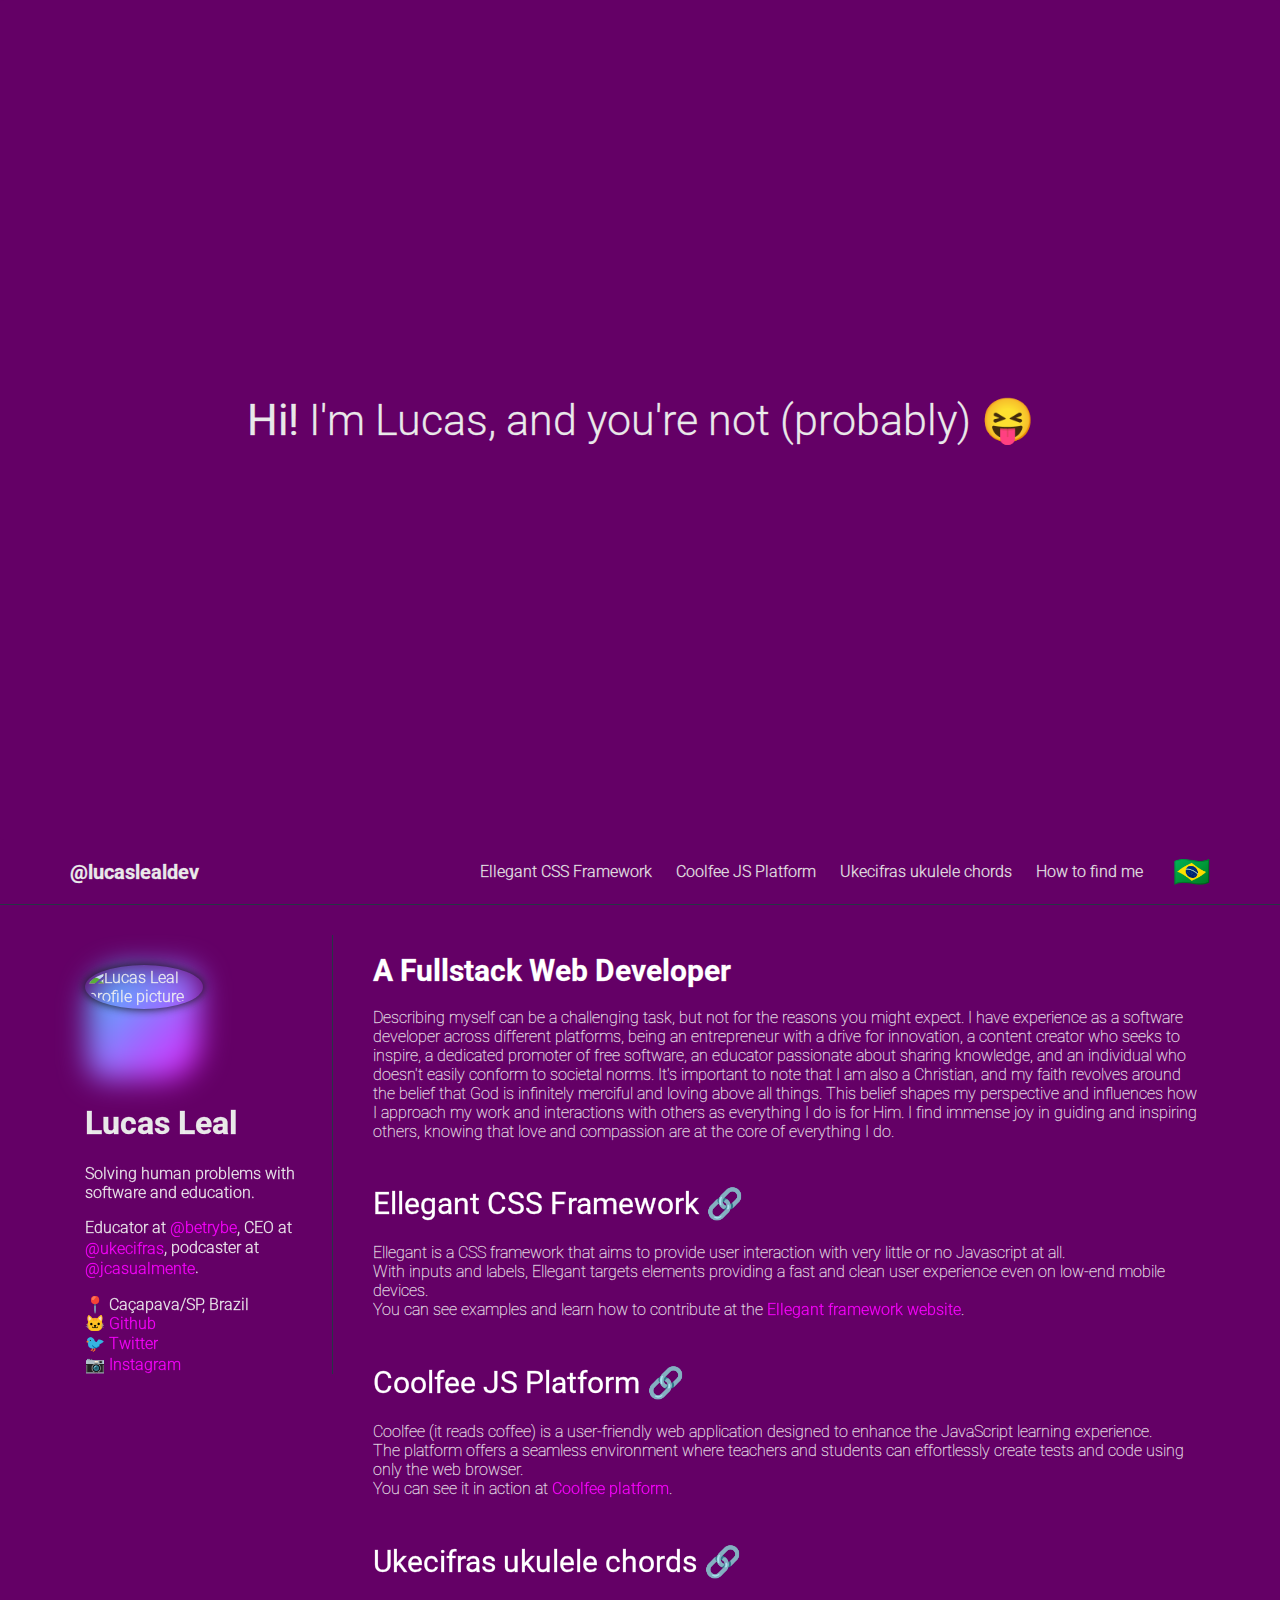
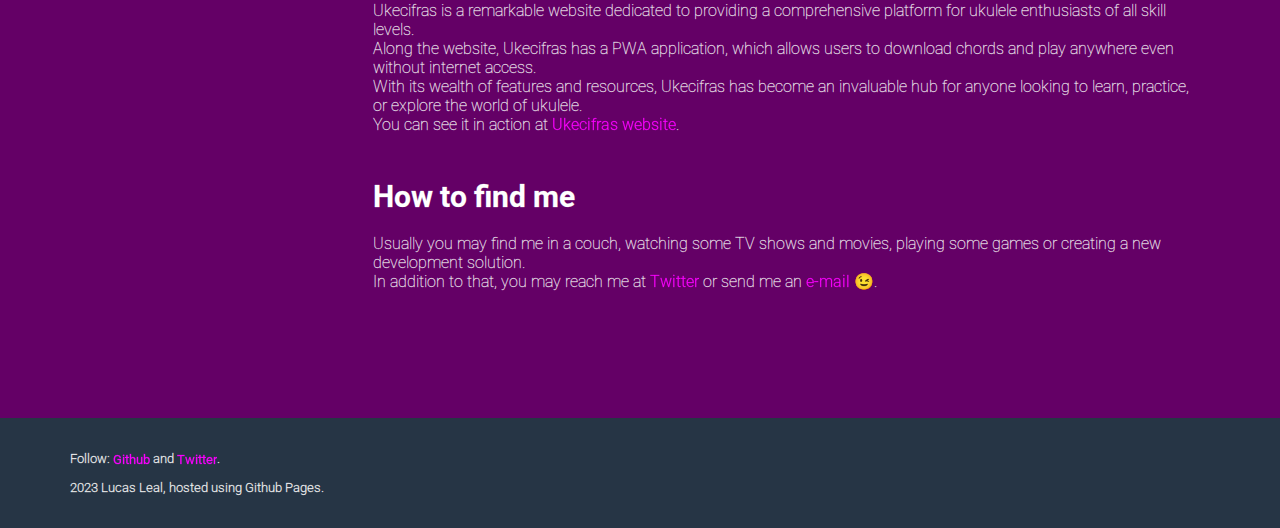
==== commit 53fa7134: "language selector" ====
--- a/index.html
+++ b/index.html
@@ -28,6 +28,10 @@
               <li><a href="#howToFind">How to find me</a></li>
             </ul>
           </nav>
+          <div class="lang">
+            <a onclick="setLang('pt-BR')" class="pt-BR">🇧🇷</a>
+            <a onclick="setLang('en')" class="en">🇺🇸</a>
+          </div>
         </c-column>
       </c-row>
     </c-container>
--- a/style.css
+++ b/style.css
@@ -5,7 +5,7 @@
 }
 @media only screen and (min-width: 576px) {
   c-container {
-    width: 537px;
+    width: 527px;
   }
 }
 @media only screen and (min-width: 768px) {
@@ -261,7 +261,7 @@
 }
 header c-column {
   display: flex;
-  justify-content: space-between;
+  justify-content: flex-end;
 }
 header h1 {
   padding: 0;
@@ -269,6 +269,15 @@
   font-weight: bold;
   font-size: 20px;
   line-height: 64px;
+  margin-right: auto;
+}
+header nav {
+  margin-right: 20px;
+}
+@media only screen and (max-width: 1220px) {
+  header nav {
+    font-size: 13px;
+  }
 }
 header nav ul li {
   display: inline-block;
@@ -570,10 +579,10 @@
 }
 @media only screen and (max-width: 991px) {
   header c-column {
-    flex-direction: column;
-  }
-}
-@media only screen and (max-width: 767px) {
+    flex-direction: row;
+  }
+}
+@media only screen and (max-width: 991px) {
   header nav {
     display: none;
   }
@@ -807,4 +816,23 @@
     opacity: 1;
   }
 }
+div.lang {
+  -webkit-user-select: none;
+     -moz-user-select: none;
+      -ms-user-select: none;
+          user-select: none;
+}
+div.lang a {
+  line-height: 64px;
+  font-size: 30px;
+  cursor: pointer;
+}
+
+body.en .en {
+  display: none;
+}
+
+body.pt-BR .pt-BR {
+  display: none;
+}
 /*# sourceMappingURL=style.css.map */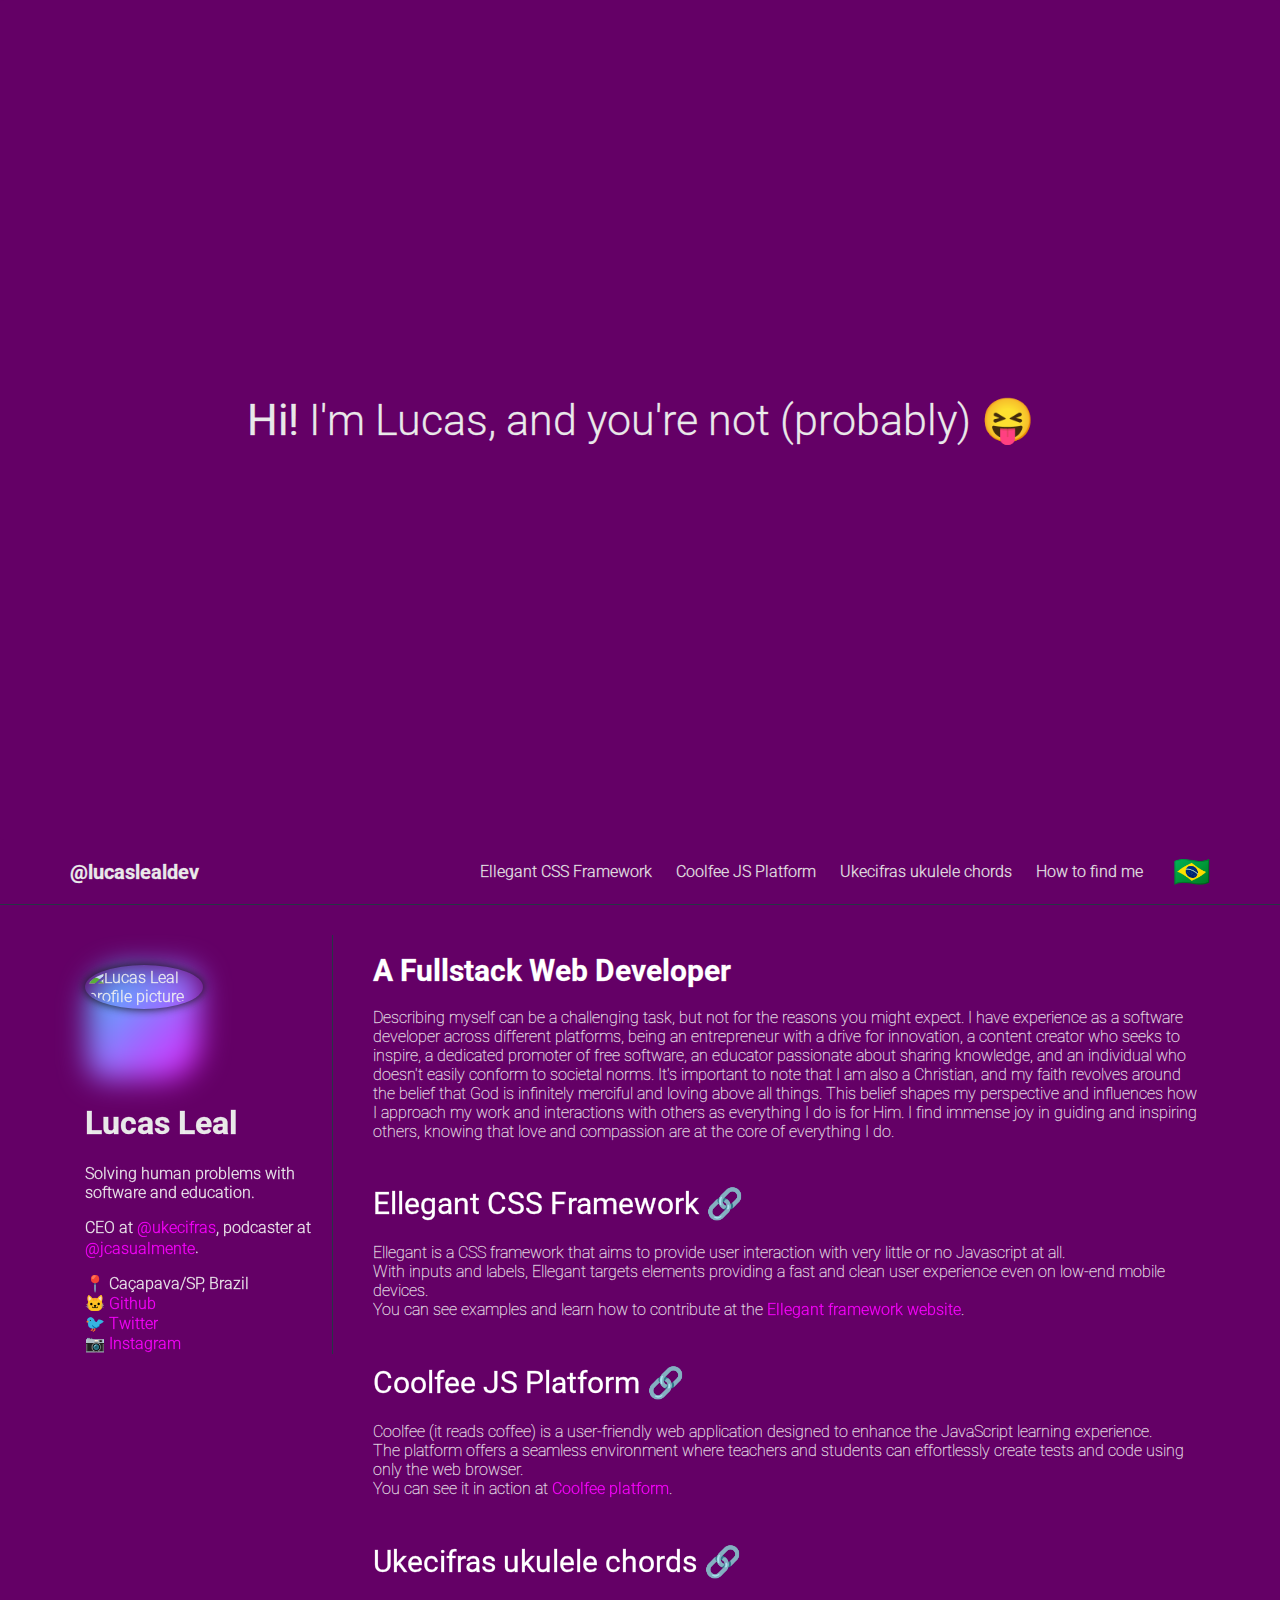
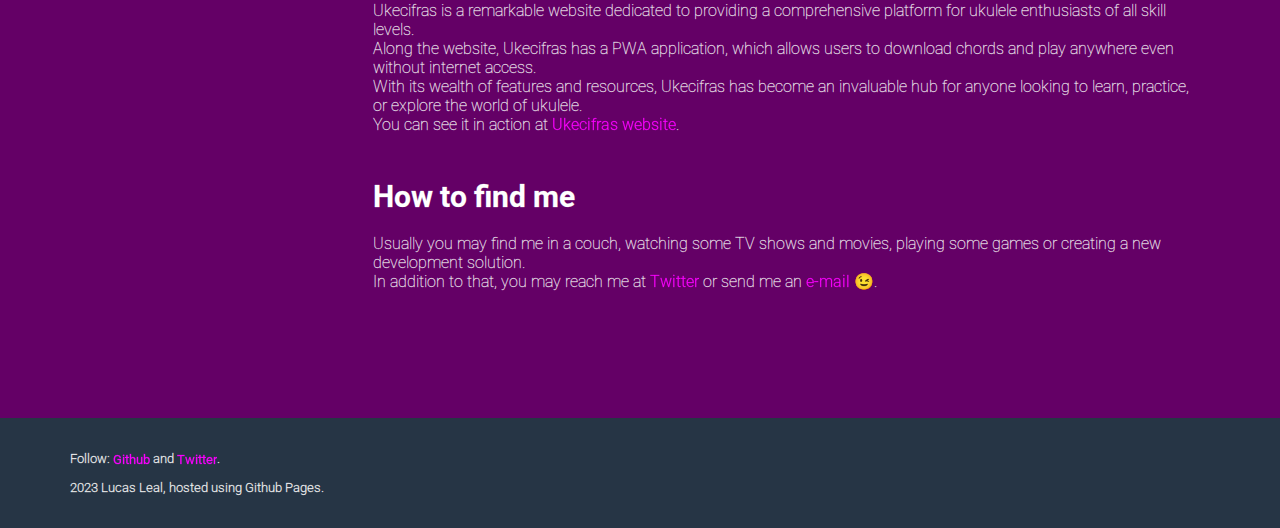
==== commit 24610443: "Bio adjust" ====
--- a/index.html
+++ b/index.html
@@ -46,7 +46,7 @@
             </div>
             <h1>Lucas Leal</h1>
             <p>Solving human problems with software and education.</p>
-            <p>Educator at <a href="https://betrybe.com" target="_blank">@betrybe</a>, CEO at <a href="https://ukecifras.com.br" target="_blank">@ukecifras</a>, podcaster at <a href="https://jogandocasualmente.com.br" target="_blank">@jcasualmente</a>.</p>
+            <p>CEO at <a href="https://ukecifras.com.br" target="_blank">@ukecifras</a>, podcaster at <a href="https://jogandocasualmente.com.br" target="_blank">@jcasualmente</a>.</p>
             <nav>
               <ul>
                 <li>📍 Caçapava/SP, Brazil</li>
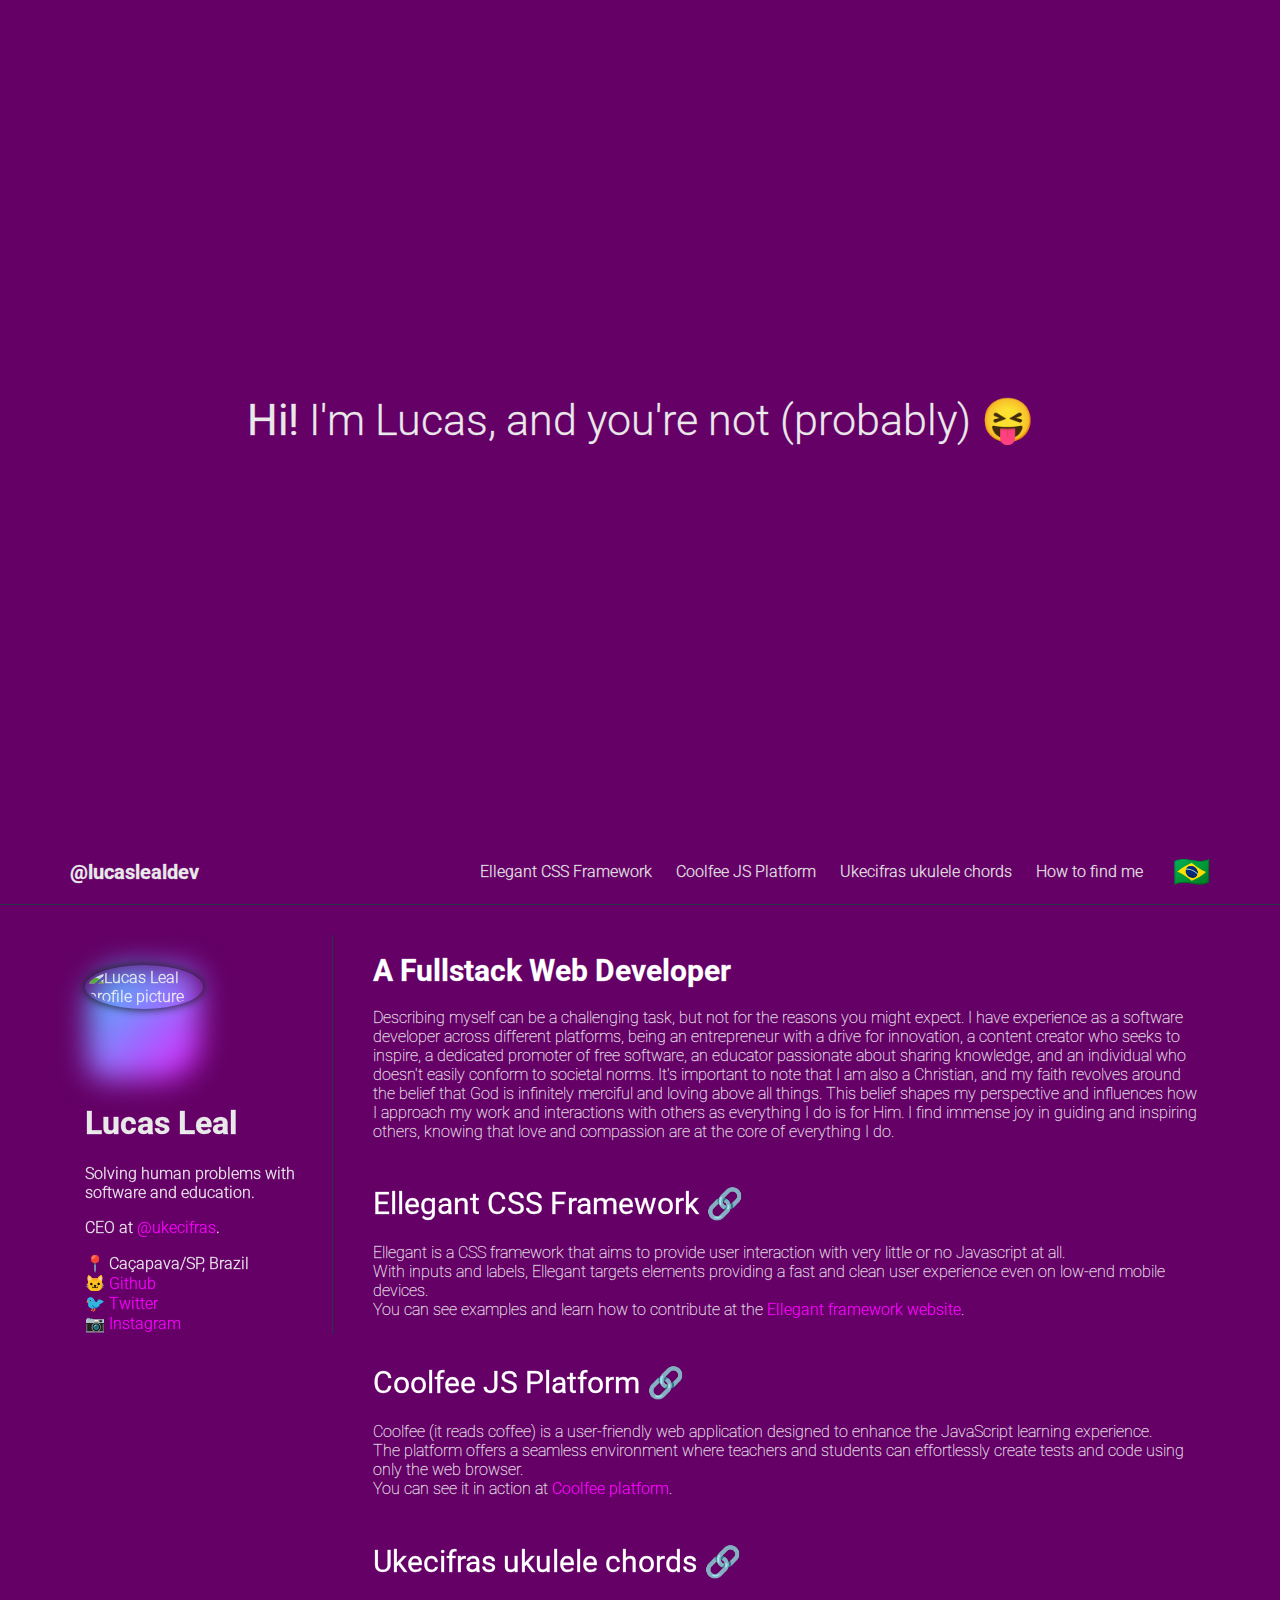
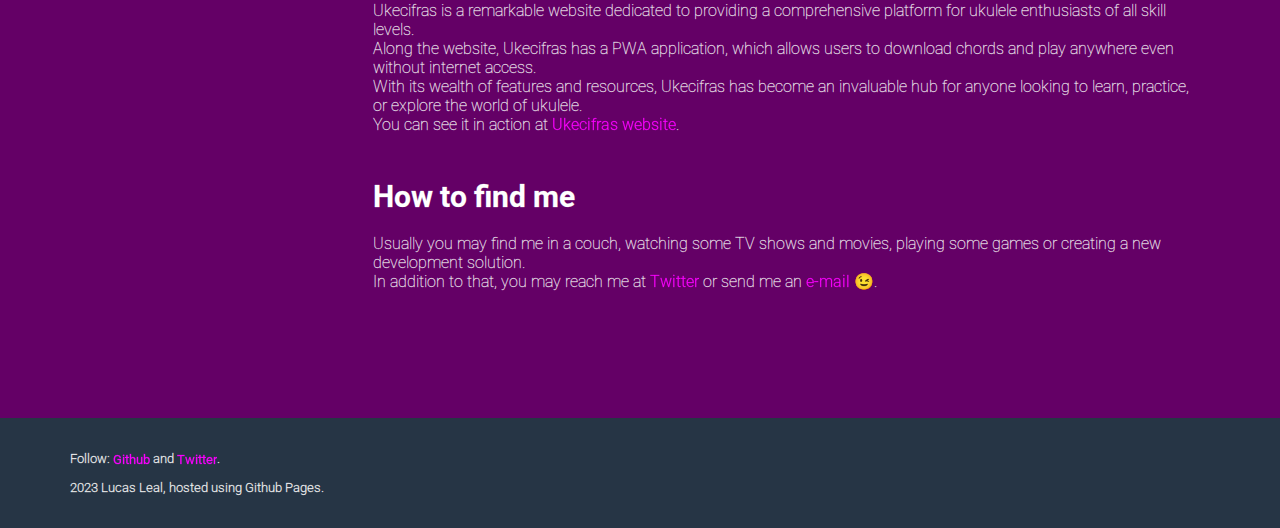
==== commit 0010afbe: "remove jcasualmente mention and fix translation" ====
--- a/index.html
+++ b/index.html
@@ -46,7 +46,7 @@
             </div>
             <h1>Lucas Leal</h1>
             <p>Solving human problems with software and education.</p>
-            <p>CEO at <a href="https://ukecifras.com.br" target="_blank">@ukecifras</a>, podcaster at <a href="https://jogandocasualmente.com.br" target="_blank">@jcasualmente</a>.</p>
+            <p>CEO at <a href="https://ukecifras.com.br" target="_blank">@ukecifras</a>.</p>
             <nav>
               <ul>
                 <li>📍 Caçapava/SP, Brazil</li>
